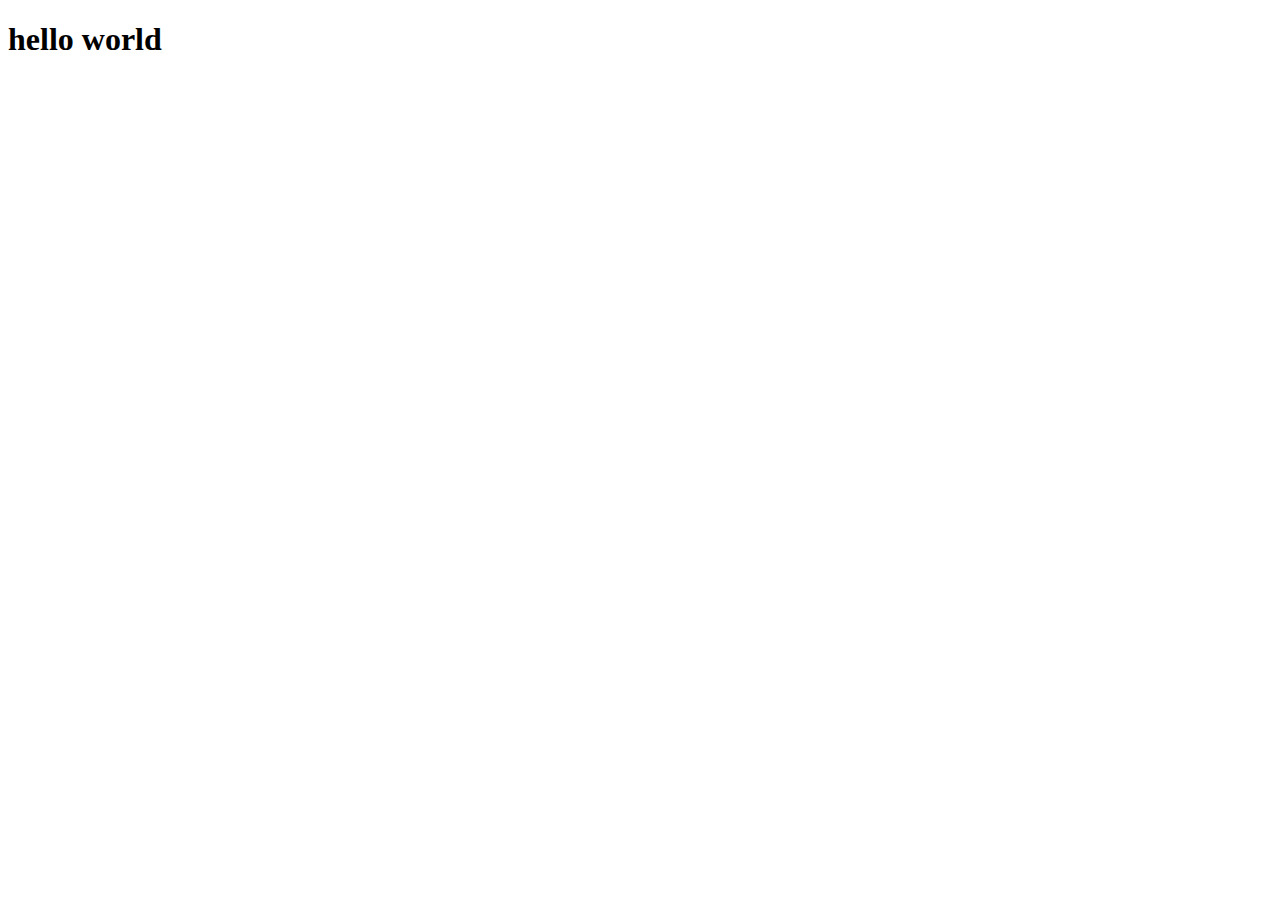
==== index.html @ 746711bc "hello world test of the project" ====
<!DOCTYPE html>
<html lang="en">
<head>
    <link rel="stylesheet" href="style.css">
    <meta charset="UTF-8">
    <meta http-equiv="X-UA-Compatible" content="IE=edge">
    <meta name="viewport" content="width=device-width, initial-scale=1.0">
    <title>Document</title>
</head>
<body>
    <h1>hello world</h1>
</body>
</html>
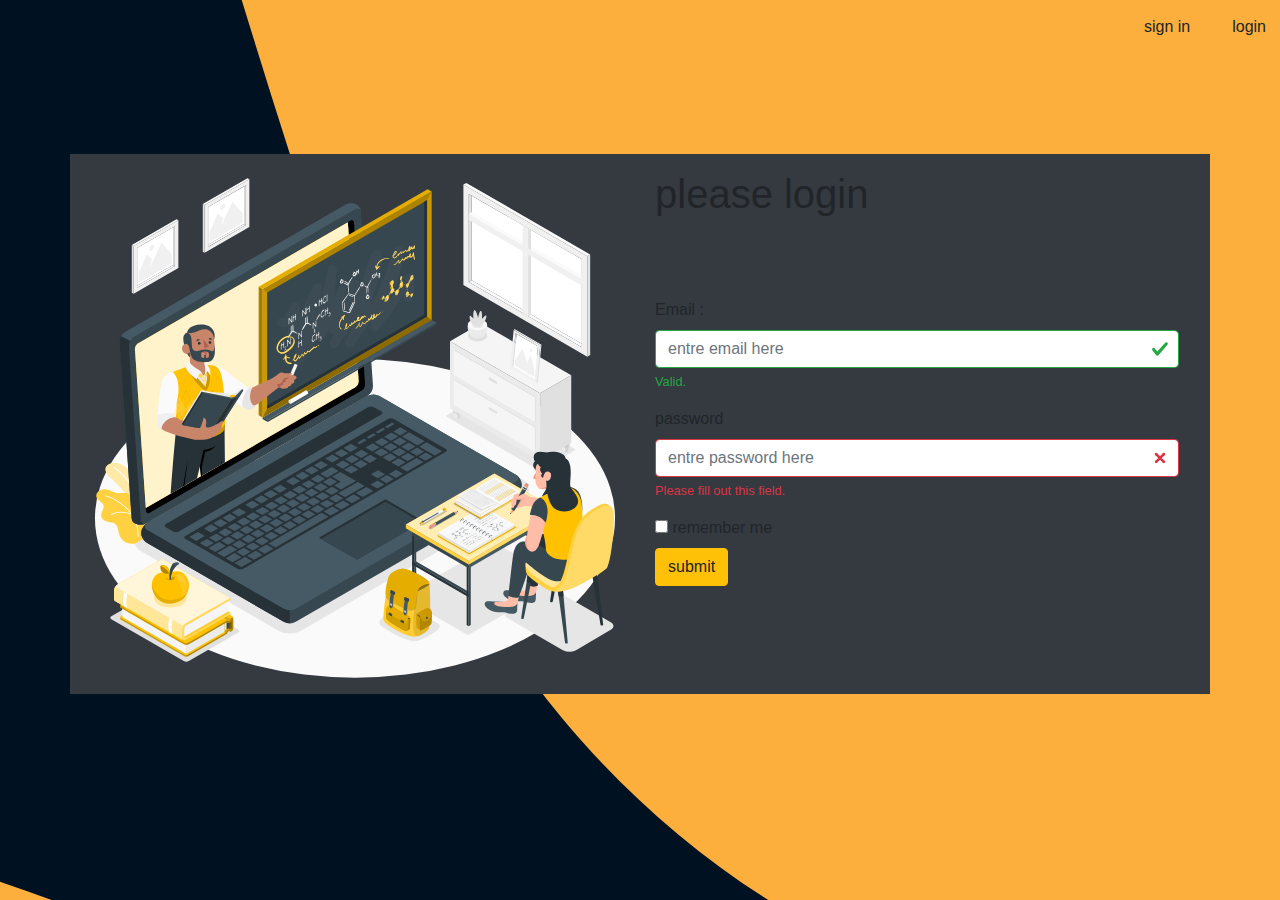
==== commit 4551c72f: "first attemt styling the login page" ====
--- a/index.html
+++ b/index.html
@@ -1,13 +1,81 @@
 <!DOCTYPE html>
 <html lang="en">
-<head>
-    <link rel="stylesheet" href="style.css">
-    <meta charset="UTF-8">
-    <meta http-equiv="X-UA-Compatible" content="IE=edge">
-    <meta name="viewport" content="width=device-width, initial-scale=1.0">
+  <head>
+    <link rel="stylesheet" href="bootstrap.min.css" />
+    <link rel="stylesheet" href="style.css" />
+    <meta charset="UTF-8" />
+    <meta http-equiv="X-UA-Compatible" content="IE=edge" />
+    <meta name="viewport" content="width=device-width, initial-scale=1.0" />
     <title>Document</title>
-</head>
-<body>
-    <h1>hello world</h1>
-</body>
-</html>+  </head>
+  <body>
+    <div class="div1 d-flex flex-row-reverse row p-2">
+      <a href="#" class="btn col- d-flex justify-content-center mx-2">login</a>
+      <a href="#" class="btn col- d-flex justify-content-center mx-2"
+        >sign in</a
+      >
+    </div>
+    <div class="container bg-dark">
+      <div class="allTheForm">
+        <div class="row">
+          <div class="col-md-6">
+            <img src="./login-image.svg" alt="img" srcset="" />
+          </div>
+          <div class="col-md-6">
+            <div class="form-group pt-3">
+              <h1>please login</h1>
+            </div>
+            <div class="inputs">
+              <form action="" >
+                <div class="form-group">
+                  <label for="email">Email :</label>
+                  <input
+                    type="text"
+                    class="form-control is-valid"
+                    placeholder="entre email here"
+                    required
+                    id="inp1"
+                    name="inp1"
+                  />
+                  <div class="valid-feedback">Valid.</div>
+                  <div class="invalid-feedback">
+                    Please fill out this field.
+                  </div>
+                </div>
+                <div class="form-group">
+                  <label for="pwd">password</label>
+                  <input
+                    type="text"
+                    class="form-control is-invalid"
+                    placeholder="entre password here"
+                    required
+                    id="inp2"
+                    name="inp1"
+                  />
+                  <div class="valid-feedback">Valid.</div>
+                  <div class="invalid-feedback">
+                    Please fill out this field.
+                  </div>
+                </div>
+                <label for="remember">
+                  <input type="checkbox" class="form-check-label" /> remember me </label
+                ><br />
+                <button type="submit" class="btn btn-warning" onclick= isEmpty>submit</button>
+              </form>
+            </div>
+          </div>
+        </div>
+      </div>
+    </div>
+    <script src="bootstrap.min.js">
+        const inp1 = document.getElementById('inp1');
+        const inp2 = document.getElementById('inp2');
+        function isEmpty() {
+            if (document.form.inp1.value == '') {
+                console.log('eeeeeeee');
+                inp1.setAttribute('inp1', 'form-control is-invalid');
+            }
+        }
+    </script>
+  </body>
+</html>
--- a/style.css
+++ b/style.css
@@ -0,0 +1,28 @@
+body {
+  background-image: url(./backroynd-image.svg);
+  background-color: #fcaf3c;
+  width: 100%;
+  background-repeat: no-repeat;
+  background-size: cover;
+}
+
+.div1 :hover {
+  border: 2px solid yellow;
+}
+@media only screen and (max-width: 1300px) {
+  body {
+    background-image: url(./backroynd-image-sm.svg);
+    background-color: #fcaf3c;
+    width: 100%;
+    background-repeat: no-repeat;
+    background-size: cover;
+  }
+}
+.inputs {
+  margin-top: 5rem;
+  margin-bottom: 3rem;
+  margin-right: 1rem;
+}
+.allTheForm {
+  margin-top: 100px;
+}
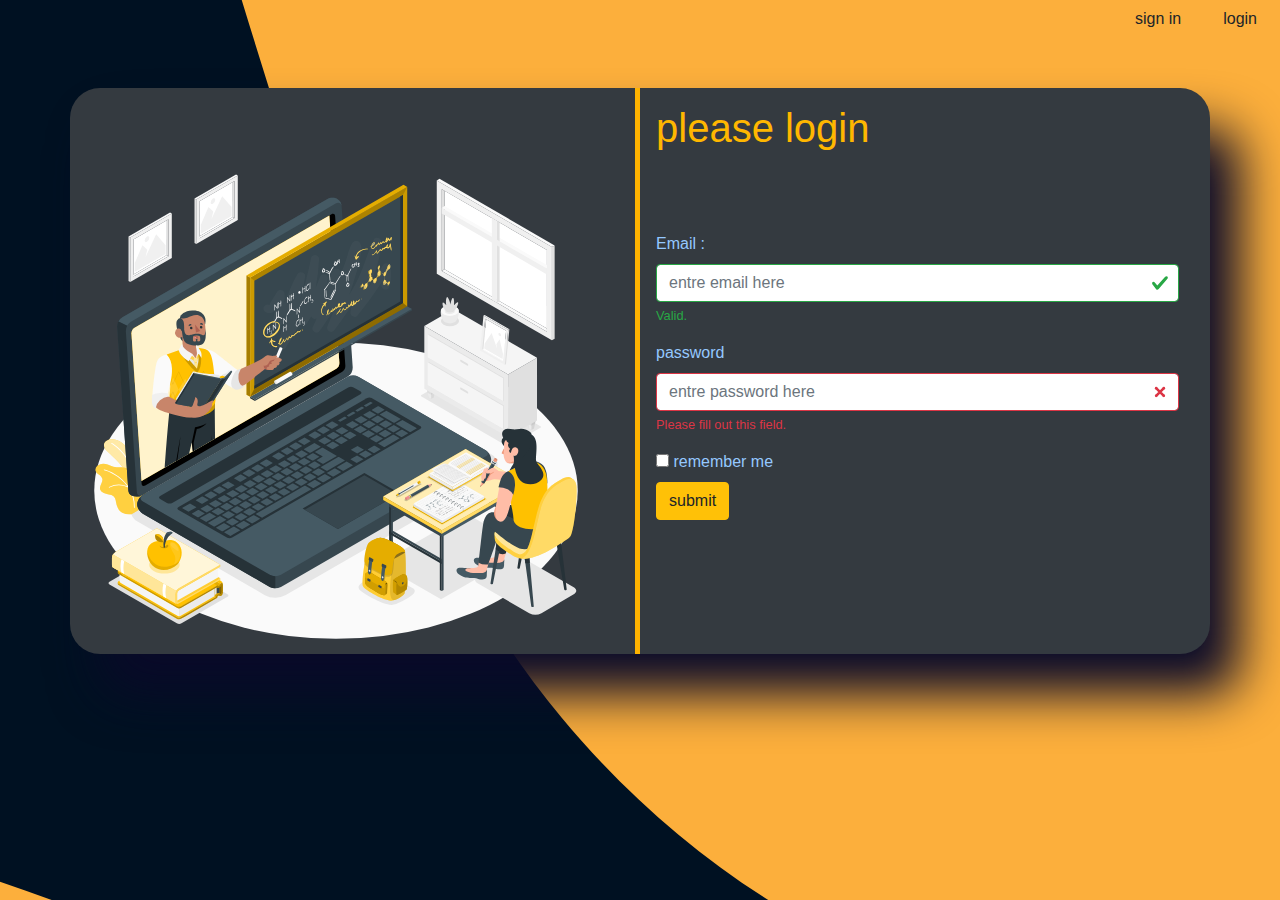
==== commit 496c1de8: "login page is ready to test" ====
--- a/index.html
+++ b/index.html
@@ -9,26 +9,26 @@
     <title>Document</title>
   </head>
   <body>
-    <div class="div1 d-flex flex-row-reverse row p-2">
+    <div class="div1 d-flex flex-row-reverse row ">
       <a href="#" class="btn col- d-flex justify-content-center mx-2">login</a>
       <a href="#" class="btn col- d-flex justify-content-center mx-2"
         >sign in</a
       >
     </div>
-    <div class="container bg-dark">
+    <div class="container container1 bg-dark">
       <div class="allTheForm">
-        <div class="row">
-          <div class="col-md-6">
-            <img src="./login-image.svg" alt="img" srcset="" />
+        <div class="row no-gutters ">
+          <div class="col-sm-6  imgContainer">
+            <img src="/pictures/login-image.svg" alt="img" srcset="" class="picContainer1 img-fluid"/>
           </div>
-          <div class="col-md-6">
+          <div class="col-sm-6 pl-3">
             <div class="form-group pt-3">
-              <h1>please login</h1>
+              <h1 class="title">please login</h1>
             </div>
             <div class="inputs">
               <form action="" >
                 <div class="form-group">
-                  <label for="email">Email :</label>
+                  <label for="email" class="title-inp">Email :</label>
                   <input
                     type="text"
                     class="form-control is-valid"
@@ -43,7 +43,7 @@
                   </div>
                 </div>
                 <div class="form-group">
-                  <label for="pwd">password</label>
+                  <label for="pwd" class="title-inp">password</label>
                   <input
                     type="text"
                     class="form-control is-invalid"
@@ -57,7 +57,7 @@
                     Please fill out this field.
                   </div>
                 </div>
-                <label for="remember">
+                <label for="remember" class="title-inp">
                   <input type="checkbox" class="form-check-label" /> remember me </label
                 ><br />
                 <button type="submit" class="btn btn-warning" onclick= isEmpty>submit</button>
--- a/style.css
+++ b/style.css
@@ -1,22 +1,44 @@
+@media only screen and (max-width: 2000px) {
 body {
-  background-image: url(./backroynd-image.svg);
+  background-image: url(/pictures/background-image.svg);
   background-color: #fcaf3c;
   width: 100%;
   background-repeat: no-repeat;
   background-size: cover;
+  margin-top: 0px;
+}
+.imgContainer{
+  border-right: 5px solid #001220;
+}
+}
+.div1{
+  margin-right: 2px;
 }
 
 .div1 :hover {
-  border: 2px solid yellow;
+  border: 2px solid black;
+  background-color: #001220;
+  color: #fcaf3c;
 }
 @media only screen and (max-width: 1300px) {
   body {
-    background-image: url(./backroynd-image-sm.svg);
+    background-image: url(/pictures/background-image-sm.svg);
     background-color: #fcaf3c;
     width: 100%;
     background-repeat: no-repeat;
     background-size: cover;
   }
+  .imgContainer{
+    border-right: 5px solid rgb(255, 179, 0);
+  }
+}
+
+.title{
+  color: rgb(255, 183, 0);
+  font-family: Arial, Helvetica, sans-serif;
+}
+.title-inp{
+  color: rgb(148, 200, 255);
 }
 .inputs {
   margin-top: 5rem;
@@ -24,5 +46,14 @@
   margin-right: 1rem;
 }
 .allTheForm {
-  margin-top: 100px;
+  margin-top: 50px;
+  
 }
+.container1{
+  border-radius: 30px;
+  box-shadow: 30px 40px 50px rgb(9, 10, 41);
+}
+.picContainer1{
+  margin-right: 3rem;
+  margin-top: 4rem;
+}